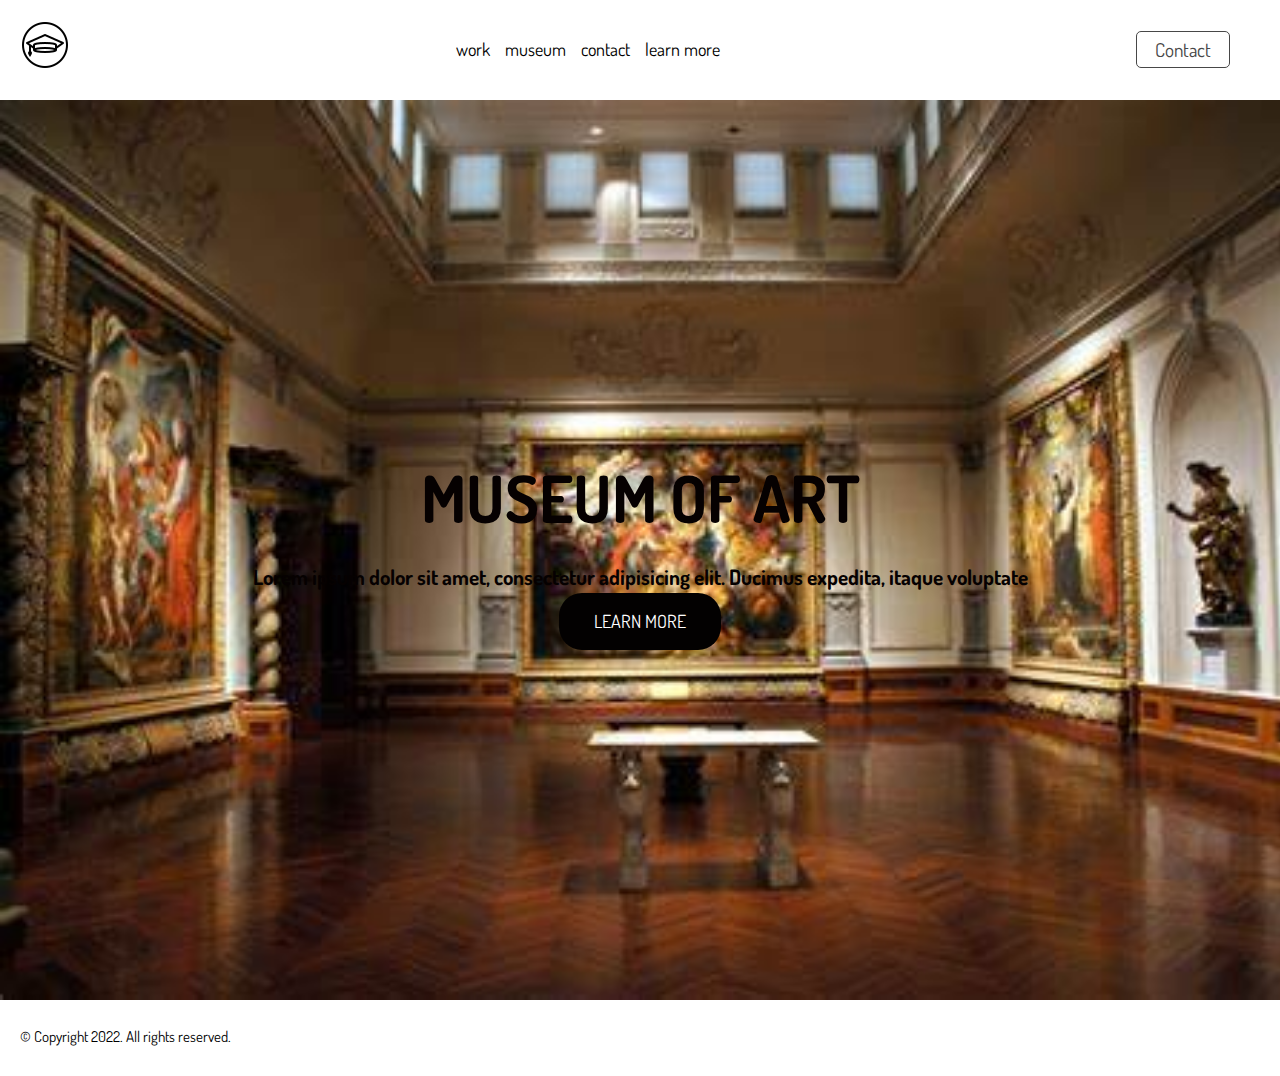
==== HTML/index.html @ 52a9ac68 "first" ====
<!DOCTYPE html>
<html>

<head>

    <meta charset="UTF-8">
    <meta name="description" content="Museum">
    <meta name="keywords" content="HTML, CSS, flexbox, home, uppgift1, login, index">
    <meta name="author" content="Bella">
    <meta name="viewport" content="width=device-width, initial-scale=1.0">
    <link rel="stylesheet" href="../styling/style.css">
    <link rel="shortcut icon" href="../images/milo-venus.png">
    <title>Learn More</title>


</head>

<body>
    <div class="wrapper">
        <header class="page-header">
            <nav>
                <h2 class="logo"> <img src="../images/ikon2.png"></h2>
                <ul>
                    <li>
                        <a href="uppgift1.html">work</a>
                    </li>
                    <li>
                        <a href="home.html">museum</a>
                    </li>
                    <li>
                        <a href="login.html">contact</a>
                    </li>
                    <li>
                        <a href="index.html">learn more</a>
                    </li>
                </ul>
                <button class="cta-contact" onclick="window.location.href = 'https://www.instagram.com/';">
                    Contact</button>
        </header>
        <section class="box">
            <div class="boximg"></div>
            <H1>Museum Of Art</H1>
            <h3>Lorem ipsum dolor sit amet, consectetur adipisicing elit. Ducimus expedita, itaque voluptate</h3>
            <a href="#" class="bbtn">learn more</a>
        </section>
        <footer class="page-footer">
            <small>© Copyright 2022. All rights reserved.</small>
            <ul>
                <li>
                    <a href="" target="_blank">
                        <i class="icon ion-logo-facebook"></i>
                    </a>
                </li>
                <li>
                    <a href="" target="_blank">
                        <i class="icon ion-logo-twitter"></i>
                    </a>
                </li>
                <li>
                    <a href="" target="_blank">
                        <i class="icon ion-logo-linkedin"></i>
                    </a>
                </li>
                <li>
                    <a href="" target="_blank">
                        <i class="icon ion-logo-github"></i>
                    </a>
                </li>
            </ul>
        </footer>

    </div>
</body>

</html>
---- styling/style.css ----
@import url("https://fonts.googleapis.com/css?family=Dosis:400,700");

:root {
    --main-white-color: #ffffff;
    --main-black-color: black;
}

* {
    padding: 0;
    margin: 0;
    box-sizing: border-box;
}

button {
    background: none;
    outline: none;
    cursor: pointer;
}

ul {
    list-style: none;
}

a {
    text-decoration: none;
    color: inherit;
}

body {
    font: 16px/1.5 "Dosis", sans-serif;
}

/* Container */
.wrapper {
    display: flex;
    flex-direction: column;
    min-height: 100vh;
}


.cta-contact {

    background-color: rgb(#a5a5a5);
    border: 2px solid rgb(#8f8d8d);
    color: rgb(71, 71, 71);
    padding: 5px 10px;
    text-align: center;
    display: inline-block;
    font-size: 20px;
    margin: 10px 30px;
    cursor: pointer;

}

button:hover {
    box-shadow: inset 510px 0 0 0 #c4bfc2;
}

.wrapper>* {
    padding: 20px;
}

a {
    box-shadow: inset 0 0 0 0 #6c787c;
    color: black;
    margin: 0 -.25rem;
    padding: 0 .25rem;
    transition: color .6s ease-in-out, box-shadow .6s ease-in-out;
}

a:hover {
    box-shadow: inset 100px 0 0 0 #6c787c;
    color: white;
}


/* Header */
.page-header {
    background: white;
}

.page-header nav {
    display: flex;
    flex-wrap: wrap;
    justify-content: space-between;
    align-items: center;
}

.page-header ul {
    display: flex;
    order: 1;
    width: 100%;
    margin-top: 15px;
}

.page-header ul li:not(:last-child) {
    padding-right: 15px;
}

.page-header .cta-contact {
    font-family: inherit;
    font-size: 1.2rem;
    padding: 5px 18px;
    border: 1px solid;
    border-radius: 5px;
}

@media screen and (min-width: 768px) {
    body {
        font-size: 18px;
    }

    .page-main {
        padding-left: 90px;
    }
}

section {
    display: -webkit-flex;
    display: -ms-flexbox;
    display: flex;
    flex-direction: column;
    align-items: center;
    padding: 110px 100px;
}

@media (max-width: 1000px) {
    section {
        padding: 100px 50px;
    }
}

@media (max-width: 600px) {
    section {
        padding: 125px 30px;
    }
}

.box {
    justify-content: center;
    min-height: 100vh;
    color: rgb(6, 1, 1);
    text-align: center;
    position: relative;
}

.box .boximg {
    background-image: url(../images/art.jpg);
    position: absolute;
    top: 0;
    left: 0;
    width: 100%;
    height: 100%;
    -webkit-background-size: cover;
    background-size: cover;
    z-index: -1;
}

.box h1 {
    margin-bottom: 15px;
    font-size: 65px;
    text-transform: uppercase;
}

.box3 {
    margin-bottom: 40px;
    font-size: 25px;
}

.box a.bbtn {
    padding: 15px 35px;
    background: rgb(3, 1, 1);
    border-radius: 23px 23px;
    color: #ffffff;
    text-transform: uppercase;
}

.bbtn:hover {
    box-shadow: inset 200px 0 0 0 #3e2b6e;
}

@media (max-width: 800px) {
    .box {
        min-height: 600px;

    }

    .box h1 {
        font-size: 32px;
    }

    .box h3 {
        font-size: 20px;
    }

    .box a.bbtn {
        padding: 15px 40px;
    }
}

/* Footer */
.page-footer {
    display: flex;
    flex-direction: column-reverse;
    background: var(--main-white-color);
}

.page-footer ul {
    display: flex;
    font-size: 1.5rem;
    margin-bottom: 5px;
}

.page-footer ul li:not(:last-child) {
    margin-right: 20px;
}


/*Mq*/
@media screen and (min-width: 550px) {
    .page-header ul {
        width: auto;
        margin-top: 0;
    }

    .page-header .cta-contact {
        order: 1;
    }

    .page-footer {
        flex-direction: row;
        justify-content: space-between;
        align-items: center;
    }

    .page-footer ul {
        margin-bottom: 0;
    }
}
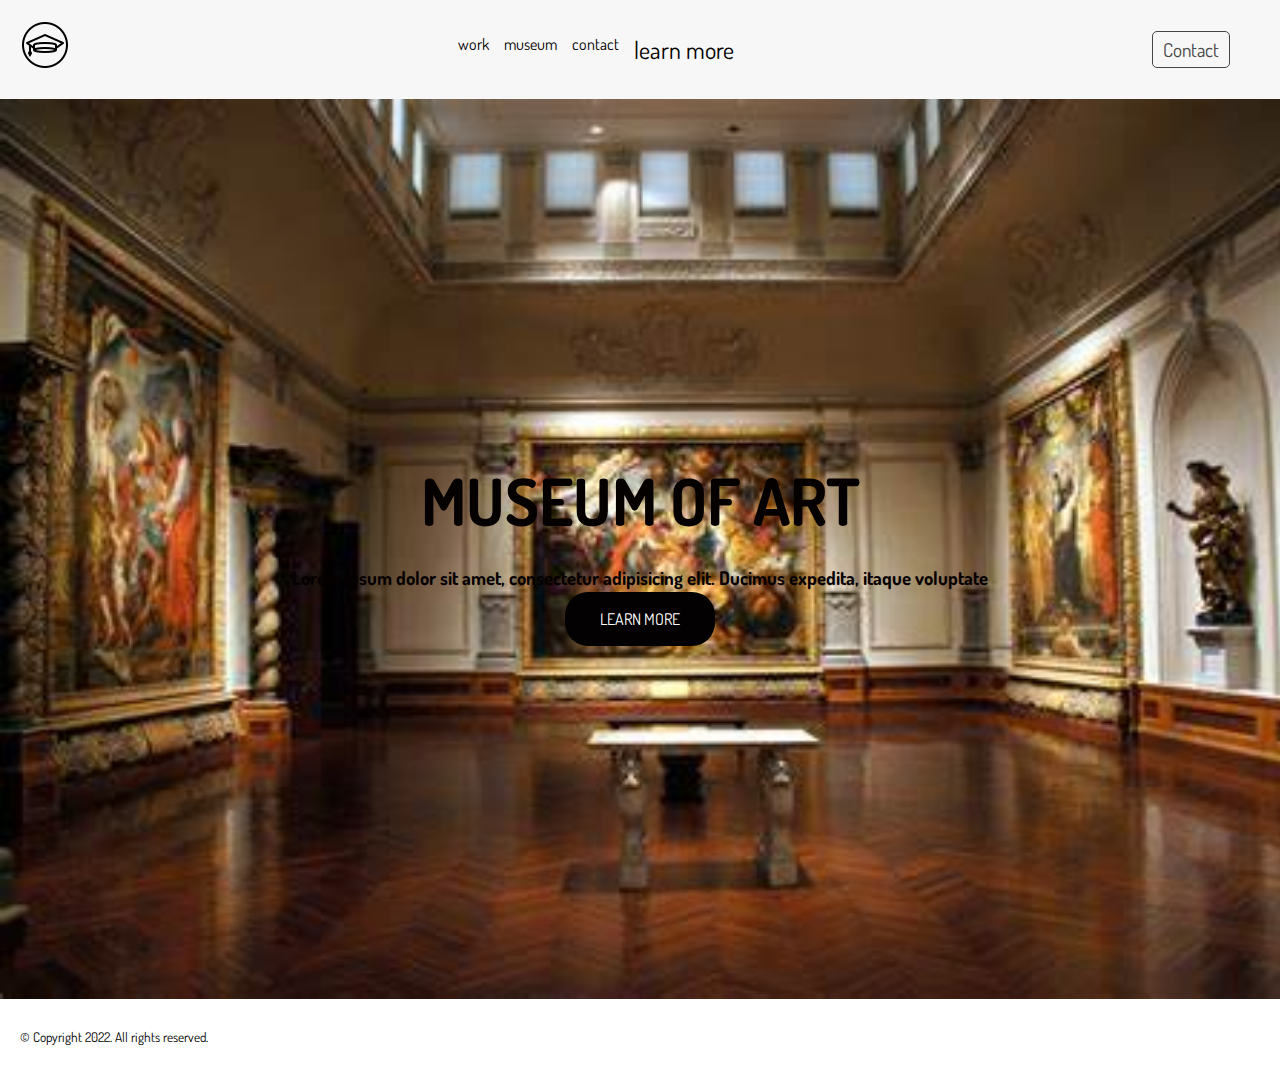
==== commit 0070e8a0: "updated" ====
--- a/HTML/index.html
+++ b/HTML/index.html
@@ -9,6 +9,7 @@
     <meta name="author" content="Bella">
     <meta name="viewport" content="width=device-width, initial-scale=1.0">
     <link rel="stylesheet" href="../styling/style.css">
+    <link rel="stylesheet" href="../styling/all.css">
     <link rel="shortcut icon" href="../images/milo-venus.png">
     <title>Learn More</title>
 
@@ -31,7 +32,7 @@
                         <a href="login.html">contact</a>
                     </li>
                     <li>
-                        <a href="index.html">learn more</a>
+                        <a style="font-size: x-large;" href="index.html">learn more</a>
                     </li>
                 </ul>
                 <button class="cta-contact" onclick="window.location.href = 'https://www.instagram.com/';">
--- a/styling/style.css
+++ b/styling/style.css
@@ -1,110 +1,3 @@
-@import url("https://fonts.googleapis.com/css?family=Dosis:400,700");
-
-:root {
-    --main-white-color: #ffffff;
-    --main-black-color: black;
-}
-
-* {
-    padding: 0;
-    margin: 0;
-    box-sizing: border-box;
-}
-
-button {
-    background: none;
-    outline: none;
-    cursor: pointer;
-}
-
-ul {
-    list-style: none;
-}
-
-a {
-    text-decoration: none;
-    color: inherit;
-}
-
-body {
-    font: 16px/1.5 "Dosis", sans-serif;
-}
-
-/* Container */
-.wrapper {
-    display: flex;
-    flex-direction: column;
-    min-height: 100vh;
-}
-
-
-.cta-contact {
-
-    background-color: rgb(#a5a5a5);
-    border: 2px solid rgb(#8f8d8d);
-    color: rgb(71, 71, 71);
-    padding: 5px 10px;
-    text-align: center;
-    display: inline-block;
-    font-size: 20px;
-    margin: 10px 30px;
-    cursor: pointer;
-
-}
-
-button:hover {
-    box-shadow: inset 510px 0 0 0 #c4bfc2;
-}
-
-.wrapper>* {
-    padding: 20px;
-}
-
-a {
-    box-shadow: inset 0 0 0 0 #6c787c;
-    color: black;
-    margin: 0 -.25rem;
-    padding: 0 .25rem;
-    transition: color .6s ease-in-out, box-shadow .6s ease-in-out;
-}
-
-a:hover {
-    box-shadow: inset 100px 0 0 0 #6c787c;
-    color: white;
-}
-
-
-/* Header */
-.page-header {
-    background: white;
-}
-
-.page-header nav {
-    display: flex;
-    flex-wrap: wrap;
-    justify-content: space-between;
-    align-items: center;
-}
-
-.page-header ul {
-    display: flex;
-    order: 1;
-    width: 100%;
-    margin-top: 15px;
-}
-
-.page-header ul li:not(:last-child) {
-    padding-right: 15px;
-}
-
-.page-header .cta-contact {
-    font-family: inherit;
-    font-size: 1.2rem;
-    padding: 5px 18px;
-    border: 1px solid;
-    border-radius: 5px;
-}
-
 @media screen and (min-width: 768px) {
     body {
         font-size: 18px;
@@ -198,42 +91,3 @@
     }
 }
 
-/* Footer */
-.page-footer {
-    display: flex;
-    flex-direction: column-reverse;
-    background: var(--main-white-color);
-}
-
-.page-footer ul {
-    display: flex;
-    font-size: 1.5rem;
-    margin-bottom: 5px;
-}
-
-.page-footer ul li:not(:last-child) {
-    margin-right: 20px;
-}
-
-
-/*Mq*/
-@media screen and (min-width: 550px) {
-    .page-header ul {
-        width: auto;
-        margin-top: 0;
-    }
-
-    .page-header .cta-contact {
-        order: 1;
-    }
-
-    .page-footer {
-        flex-direction: row;
-        justify-content: space-between;
-        align-items: center;
-    }
-
-    .page-footer ul {
-        margin-bottom: 0;
-    }
-}--- a/styling/all.css
+++ b/styling/all.css
@@ -0,0 +1,146 @@
+@import url("https://fonts.googleapis.com/css?family=Dosis:400,700");
+
+:root {
+    --main-white-color: #ffffff;
+    --main-black-color: black;
+}
+
+* {
+    padding: 0;
+    margin: 0;
+    box-sizing: border-box;
+}
+
+button {
+    background: none;
+    outline: none;
+    cursor: pointer;
+}
+
+ul {
+    list-style: none;
+}
+
+a {
+    text-decoration: none;
+    color: inherit;
+}
+
+body {
+    font: 16px/1.5 "Dosis", sans-serif;
+}
+
+/* Container */
+.wrapper {
+    display: flex;
+    flex-direction: column;
+    min-height: 100vh;
+}
+
+
+.cta-contact {
+
+    background-color: rgb(#a5a5a5);
+    border: 2px solid rgb(#8f8d8d);
+    color: rgb(71, 71, 71);
+    padding: 5px 10px;
+    text-align: center;
+    display: inline-block;
+    font-size: 20px;
+    margin: 10px 30px;
+    cursor: pointer;
+
+}
+
+button:hover {
+    box-shadow: inset 510px 0 0 0 #c4bfc2;
+}
+
+.wrapper>* {
+    padding: 20px;
+}
+
+a {
+    box-shadow: inset 0 0 0 0 #6c787c;
+    color: black;
+    margin: 0 -.25rem;
+    padding: 0 .25rem;
+    transition: color .6s ease-in-out, box-shadow .6s ease-in-out;
+}
+
+a:hover {
+    box-shadow: inset 100px 0 0 0 #6c787c;
+    color: white;
+}
+
+
+/* Header */
+.page-header {
+    background: rgb(248, 247, 247);
+}
+
+.page-header nav {
+    display: flex;
+    flex-wrap: wrap;
+    justify-content: space-between;
+    align-items: center;
+}
+
+.page-header ul {
+    display: flex;
+    order: 1;
+    width: 100%;
+    margin-top: 15px;
+}
+
+.page-header ul li:not(:last-child) {
+    padding-right: 15px;
+}
+
+.page-header .cta-contact {
+    font-family: inherit;
+    font-size: 1.2rem;
+    padding: 5px 10px;
+    border: 1px solid;
+    border-radius: 5px;
+}
+
+/* Footer */
+.page-footer {
+    display: flex;
+    flex-direction: column-reverse;
+    background: var(--main-white-color);
+}
+
+.page-footer ul {
+    display: flex;
+    font-size: 1.5rem;
+    margin-bottom: 5px;
+}
+
+.page-footer ul li:not(:last-child) {
+    margin-right: 20px;
+}
+
+
+/*Mq*/
+@media screen and (min-width: 550px) {
+    .page-header ul {
+        width: auto;
+        margin-top: 0;
+    }
+
+    .page-header .cta-contact {
+        order: 1;
+    }
+
+    .page-footer {
+        flex-direction: row;
+        justify-content: space-between;
+        align-items: center;
+    }
+
+    .page-footer ul {
+        margin-bottom: 0;
+    }
+}